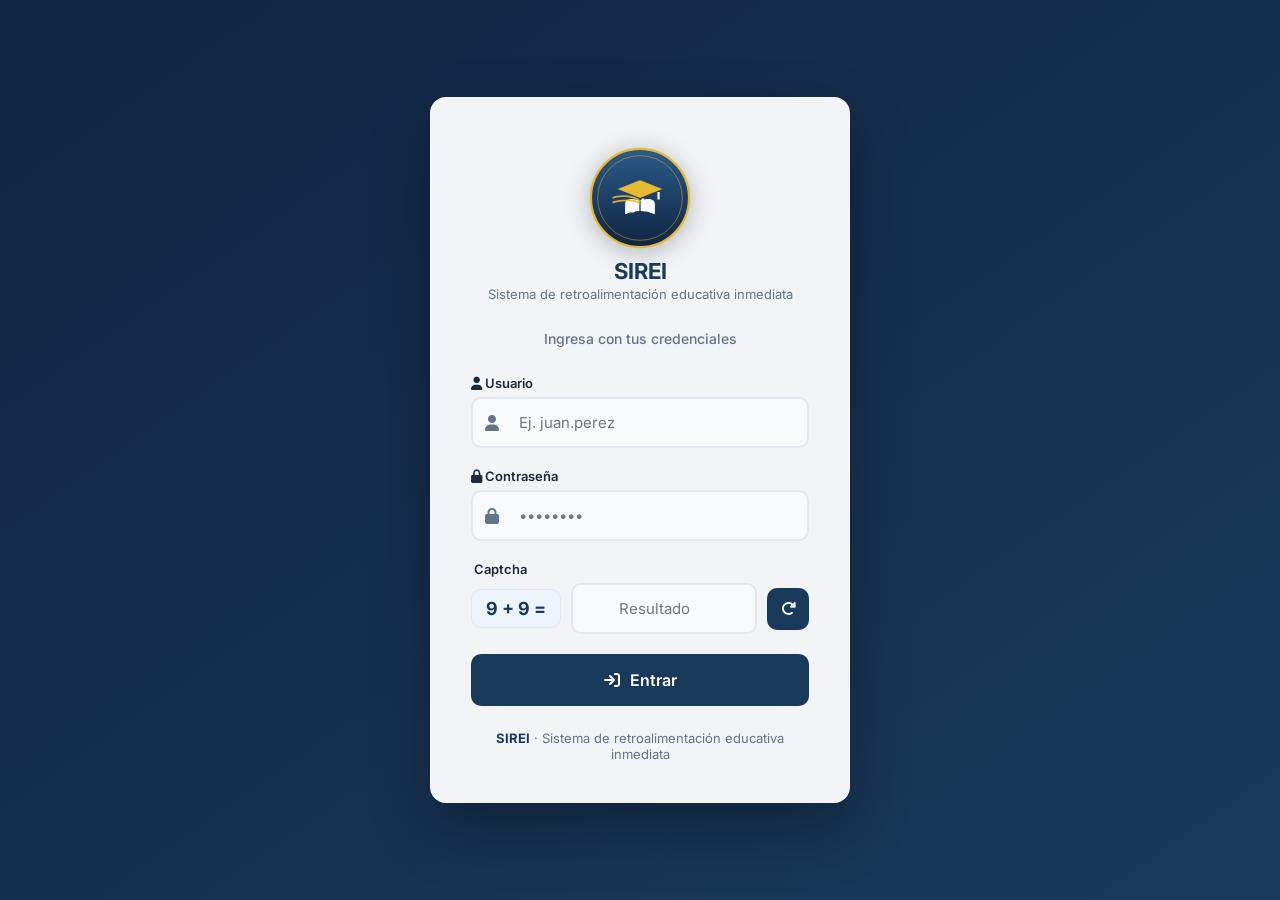
==== index.html @ 3667bbed "Add files via upload" ====
<!DOCTYPE html>
<html lang="es">
<head>
  <meta charset="UTF-8">
  <meta name="viewport" content="width=device-width, initial-scale=1.0">
  <title>SIREI · Login</title>
  <link rel="stylesheet" href="css/style.css">
  <link rel="manifest" href="manifest.json">
  <meta name="theme-color" content="#1a3a5c">
  <link rel="icon" type="image/png" href="icon-192.png">
  <link rel="apple-touch-icon" href="apple-touch-icon.png">
  <meta name="apple-mobile-web-app-capable" content="yes">
  <meta name="apple-mobile-web-app-status-bar-style" content="black-translucent">
  <!-- Google Fonts -->
  <link href="https://fonts.googleapis.com/css2?family=Inter:opsz,wght@14..32,400;14..32,500;14..32,600;14..32,700&display=swap" rel="stylesheet">
  <!-- Font Awesome -->
  <link rel="stylesheet" href="https://cdnjs.cloudflare.com/ajax/libs/font-awesome/6.0.0-beta3/css/all.min.css">
</head>
<body>
  <div id="loginPage" class="login-page">
    <div class="login-card">
      <div class="logo-wrap">
        <svg class="sirei-logo" viewBox="0 0 140 140" xmlns="http://www.w3.org/2000/svg" aria-hidden="true">
          <defs>
            <linearGradient id="sireiGrad" x1="0" y1="0" x2="0" y2="1">
              <stop offset="0" stop-color="#2a5a8a"/>
              <stop offset="1" stop-color="#0f2440"/>
            </linearGradient>
          </defs>
          <circle cx="70" cy="70" r="66" fill="url(#sireiGrad)"/>
          <circle cx="70" cy="70" r="66" fill="none" stroke="#e8b830" stroke-width="3"/>
          <circle cx="70" cy="70" r="57" fill="none" stroke="#e8b830" stroke-width="1.2" opacity="0.55"/>
          <path d="M40 58 L70 46 L100 58 L70 70 Z" fill="#e8b830"/>
          <path d="M95 62 L95 72" stroke="#f8fafc" stroke-width="3"/>
          <path d="M75 71 L62 84" stroke="#f8fafc" stroke-width="3"/>
          <circle cx="60" cy="86" r="3.5" fill="#f8fafc"/>
          <path d="M50 78 C50 70 62 70 70 74 C78 70 90 70 90 78 L90 92 C78 86 62 86 50 92 Z" fill="#ffffff"/>
          <path d="M70 74 L70 89" stroke="#0f2440" stroke-width="1.6"/>
          <path d="M33 70 C40 66 60 66 70 74" fill="none" stroke="#e8b830" stroke-width="2.4" opacity="0.9"/>
          <path d="M33 76 C46 72 66 72 70 78" fill="none" stroke="#e8b830" stroke-width="2.4" opacity="0.9"/>
        </svg>
        <img id="loginLogo" src="" alt="" style="display:none" />
        <h1>SIREI</h1>
        <span>Sistema de retroalimentación educativa inmediata</span>
      </div>

      <!-- Vista de acceso -->
      <div id="loginView">
        <div class="sub">Ingresa con tus credenciales</div>

        <div id="loginError" class="error-msg">
          <i class="fas fa-exclamation-circle"></i> <span id="errorText">Credenciales incorrectas</span>
        </div>

        <form id="loginForm">
          <div class="form-group">
            <label for="username"><i class="fas fa-user"></i> Usuario</label>
            <div class="input-wrap">
              <i class="fas fa-user"></i>
              <input type="text" id="username" placeholder="Ej. juan.perez" required />
            </div>
          </div>
          <div class="form-group">
            <label for="password"><i class="fas fa-lock"></i> Contraseña</label>
            <div class="input-wrap">
              <i class="fas fa-lock"></i>
              <input type="password" id="password" placeholder="••••••••" required />
            </div>
          </div>
          <div class="form-group">
            <label for="captcha"><i class="fas fa-shield-halved"></i> Captcha</label>
            <div class="captcha-row">
              <span class="captcha-operacion"><span id="captchaA">?</span> + <span id="captchaB">?</span> =</span>
              <div class="input-wrap captcha-input-wrap">
                <input type="text" id="captcha" inputmode="numeric" placeholder="Resultado" autocomplete="off" required />
              </div>
              <button type="button" class="captcha-refresh" id="captchaRefresh" title="Nuevo captcha">
                <i class="fas fa-rotate-right"></i>
              </button>
            </div>
          </div>
          <button type="submit" class="btn-primary" id="loginBtn">
            <i class="fas fa-arrow-right-to-bracket"></i>
            <span>Entrar</span>
          </button>
        </form>
      </div>

      <!-- Vista de cambio de contraseña (primer acceso) -->
      <div id="changePasswordView" style="display:none">
        <div class="sub">Bienvenido · Configura tu contraseña</div>
        <div class="notice-info">
          Por ser tu primer acceso, necesitas crear una contraseña nueva.
          Debe tener mínimo 8 caracteres, con al menos una mayúscula, una minúscula, un número y un carácter especial.
        </div>

        <div id="changePasswordError" class="error-msg">
          <i class="fas fa-exclamation-circle"></i> <span id="changePasswordErrorText">Error</span>
        </div>

        <form id="changePasswordForm">
          <div class="form-group">
            <label for="newPassword"><i class="fas fa-lock"></i> Nueva contraseña</label>
            <div class="input-wrap">
              <i class="fas fa-lock"></i>
              <input type="password" id="newPassword" placeholder="••••••••" required />
            </div>
          </div>
          <div class="form-group">
            <label for="confirmPassword"><i class="fas fa-lock"></i> Confirmar contraseña</label>
            <div class="input-wrap">
              <i class="fas fa-lock"></i>
              <input type="password" id="confirmPassword" placeholder="••••••••" required />
            </div>
          </div>
          <ul class="password-requirements" id="passwordRequirements">
            <li data-req="min">Mínimo 8 caracteres</li>
            <li data-req="upper">Al menos una mayúscula</li>
            <li data-req="lower">Al menos una minúscula</li>
            <li data-req="num">Al menos un número</li>
            <li data-req="special">Al menos un carácter especial (ej. !@#$%)</li>
            <li data-req="match">Las contraseñas coinciden</li>
          </ul>
          <button type="submit" class="btn-primary" id="changePasswordBtn">
            <i class="fas fa-key"></i>
            <span>Guardar y entrar</span>
          </button>
        </form>
      </div>

      <div class="login-footer"><strong>SIREI</strong> · Sistema de retroalimentación educativa inmediata</div>
    </div>
  </div>

  <!-- Modal de acceso bloqueado (archivo "Financiero") -->
  <div id="blockedModal" class="blocked-modal" role="dialog" aria-modal="true" aria-labelledby="blockedModalTitle" aria-describedby="blockedModalDesc">
    <div class="blocked-modal-card">
      <div class="blocked-modal-icon"><i class="fas fa-lock"></i></div>
      <h2 id="blockedModalTitle">Acceso restringido</h2>
      <p id="blockedModalDesc">
        Tu acceso al sistema está <strong>suspendido intencionalmente</strong> por el área
        administrativa / financiera de la institución.
      </p>
      <p class="blocked-modal-note">
        Esto <strong>no</strong> se debe a un error en tu usuario, contraseña o captcha.
        Si consideras que es una equivocación, acude directamente con la administración
        de tu escuela para resolverlo.
      </p>
      <button type="button" class="btn-primary" id="blockedModalClose">Entendido</button>
    </div>
  </div>

  <script src="js/auth.js"></script>
  <script>
    if ('serviceWorker' in navigator) {
      window.addEventListener('load', () => {
        navigator.serviceWorker.register('sw.js').catch(err => {
          console.warn('SW no registrado:', err);
        });
      });
    }
  </script>
</body>
</html>
---- css/style.css ----
/* ===== RESET & BASE ===== */
* {
  margin: 0;
  padding: 0;
  box-sizing: border-box;
}
:root {
  --primary: #1a3a5c;
  --primary-light: #2a5a8a;
  --primary-dark: #0f2440;
  --accent: #e8b830;
  --bg: #f0f4f8;
  --card: #ffffff;
  --text: #1e293b;
  --text-light: #64748b;
  --border: #e2e8f0;
  --shadow: 0 8px 30px rgba(0,0,0,0.08);
  --radius: 16px;
  --radius-sm: 10px;
  --sidebar-width: 250px;
  --header-height: 68px;
}
html {
  font-family: 'Inter', sans-serif;
  background: var(--bg);
  color: var(--text);
}
body {
  min-height: 100vh;
  display: flex;
  justify-content: center;
  align-items: center;
}

/* ===== LOGIN ===== */
.login-page {
  display: flex;
  justify-content: center;
  align-items: center;
  min-height: 100vh;
  width: 100%;
  padding: 20px;
  background: linear-gradient(145deg, var(--primary-dark), var(--primary));
}
.login-card {
  background: rgba(255,255,255,0.95);
  backdrop-filter: blur(12px);
  padding: 48px 40px 40px;
  border-radius: var(--radius);
  box-shadow: 0 25px 60px rgba(0,0,0,0.3);
  width: 100%;
  max-width: 420px;
  border: 1px solid rgba(255,255,255,0.2);
}
.login-card .logo-wrap {
  text-align: center;
  margin-bottom: 28px;
}
.login-card .logo-wrap img {
  max-height: 72px;
  margin: 0 auto 6px;
  object-fit: contain;
}
.login-card .logo-wrap h1 {
  font-size: 22px;
  font-weight: 700;
  color: var(--primary);
}
.login-card .logo-wrap h1 span { font-weight: 400; color: var(--text-light); }
.login-card .logo-wrap span { font-size: 13px; color: var(--text-light); display: block; margin-top: 2px; }
.login-card .logo-wrap .sirei-logo {
  display: block;
  width: 104px;
  height: 104px;
  margin: 0 auto 8px;
  filter: drop-shadow(0 4px 12px rgba(10,20,40,0.28));
}
.login-card .sub {
  text-align: center;
  font-size: 14px;
  color: var(--text-light);
  margin-bottom: 28px;
  font-weight: 500;
}
.form-group {
  margin-bottom: 20px;
}
.form-group label {
  display: block;
  font-size: 13px;
  font-weight: 600;
  color: var(--text);
  margin-bottom: 6px;
}
.form-group .input-wrap {
  position: relative;
}
.form-group .input-wrap i {
  position: absolute;
  left: 14px;
  top: 50%;
  transform: translateY(-50%);
  color: var(--text-light);
  font-size: 16px;
}
.form-group input {
  width: 100%;
  padding: 14px 16px 14px 46px;
  border: 2px solid var(--border);
  border-radius: var(--radius-sm);
  font-size: 15px;
  font-family: inherit;
  background: #f8fafc;
  transition: 0.3s;
}
.form-group input:focus {
  outline: none;
  border-color: var(--primary-light);
  background: #fff;
  box-shadow: 0 0 0 4px rgba(26,58,92,0.08);
}
.btn-primary {
  width: 100%;
  padding: 16px;
  border: none;
  border-radius: var(--radius-sm);
  background: var(--primary);
  color: #fff;
  font-size: 16px;
  font-weight: 600;
  font-family: inherit;
  cursor: pointer;
  transition: 0.3s;
  display: flex;
  align-items: center;
  justify-content: center;
  gap: 10px;
}
.btn-primary:hover {
  background: var(--primary-light);
  transform: translateY(-1px);
  box-shadow: 0 8px 25px rgba(26,58,92,0.25);
}
.btn-primary:disabled { opacity: 0.7; cursor: not-allowed; }
.error-msg {
  background: #fef2f2;
  color: #b91c1c;
  padding: 12px 16px;
  border-radius: var(--radius-sm);
  font-size: 14px;
  font-weight: 500;
  display: none;
  margin-bottom: 16px;
  border-left: 4px solid #b91c1c;
}
.error-msg.show { display: block; }
.login-footer {
  text-align: center;
  margin-top: 24px;
  font-size: 13px;
  color: var(--text-light);
}
.login-footer strong { color: var(--primary); }

/* ===== CAPTCHA ===== */
.captcha-row {
  display: flex;
  align-items: center;
  gap: 10px;
}
.captcha-operacion {
  background: #eef4fb;
  border: 1px solid var(--border);
  border-radius: var(--radius-sm);
  padding: 8px 14px;
  font-size: 18px;
  font-weight: 700;
  color: var(--primary);
  white-space: nowrap;
  font-family: inherit;
}
.captcha-input-wrap { flex: 1; }
.captcha-refresh {
  border: none;
  background: var(--primary);
  color: #fff;
  width: 42px;
  height: 42px;
  border-radius: var(--radius-sm);
  cursor: pointer;
  flex-shrink: 0;
  font-size: 15px;
  transition: 0.2s;
}
.captcha-refresh:hover { background: var(--primary-light); }

/* ===== CAMBIO DE CONTRASEÑA (primer acceso) ===== */
.notice-info {
  background: #eef4fb;
  border-left: 4px solid var(--primary);
  color: var(--text);
  padding: 12px 16px;
  border-radius: var(--radius-sm);
  font-size: 13.5px;
  font-weight: 500;
  margin-bottom: 16px;
  line-height: 1.5;
}
.password-requirements {
  list-style: none;
  margin: 0 0 18px;
  padding: 0;
  display: flex;
  flex-direction: column;
  gap: 6px;
}
.password-requirements li {
  font-size: 13px;
  color: var(--text-light);
  display: flex;
  align-items: center;
  gap: 8px;
}
.password-requirements li::before {
  content: '✕';
  color: #b91c1c;
  font-size: 12px;
  font-weight: 700;
  width: 14px;
  text-align: center;
  flex-shrink: 0;
}
.password-requirements li.cumple { color: var(--text); }
.password-requirements li.cumple::before {
  content: '✓';
  color: #16a34a;
}

/* ===== GANDHI DASHBOARD ===== */
.gandhi-page {
  display: flex;
  min-height: 100vh;
  width: 100%;
  background: var(--bg);
}

/* Sidebar */
.sidebar {
  width: var(--sidebar-width);
  background: var(--primary-dark);
  color: #fff;
  display: flex;
  flex-direction: column;
  position: fixed;
  top: 0;
  left: 0;
  bottom: 0;
  z-index: 100;
  transition: transform 0.3s;
  overflow-y: auto;
  box-shadow: 2px 0 20px rgba(0,0,0,0.15);
}
.sidebar-header {
  padding: 24px 20px 20px;
  border-bottom: 1px solid rgba(255,255,255,0.06);
  display: flex;
  align-items: center;
  gap: 12px;
}
/* ===== CAMBIO 1: Logo de la barra lateral más grande y nítido ===== */
.sidebar-header img {
  height: 56px;          /* antes 42px */
  width: auto;
  object-fit: contain;
  image-rendering: auto;
}
.sidebar-header h2 {
  font-size: 18px;
  font-weight: 700;
}
.sidebar-header h2 small { font-weight: 400; font-size: 11px; line-height: 1.35; opacity: 0.6; display: block; max-width: 158px; }
.sidebar-nav {
  flex: 1;
  padding: 16px 12px;
}
.sidebar-nav .nav-label {
  font-size: 11px;
  text-transform: uppercase;
  letter-spacing: 0.8px;
  opacity: 0.4;
  padding: 8px 12px 4px;
  font-weight: 600;
}
.sidebar-nav a {
  display: flex;
  align-items: center;
  gap: 14px;
  padding: 12px 16px;
  border-radius: var(--radius-sm);
  color: rgba(255,255,255,0.7);
  font-weight: 500;
  font-size: 14px;
  transition: 0.3s;
  cursor: pointer;
}
.sidebar-nav a i { width: 20px; text-align: center; font-size: 16px; }
.sidebar-nav a:hover { background: rgba(255,255,255,0.08); color: #fff; }
.sidebar-nav a.active {
  background: rgba(232,184,48,0.2);
  color: var(--accent);
  box-shadow: inset 3px 0 0 var(--accent);
}
.sidebar-footer {
  padding: 16px 20px 20px;
  border-top: 1px solid rgba(255,255,255,0.06);
}
.sidebar-footer .user-mini {
  display: flex;
  align-items: center;
  gap: 12px;
  padding: 10px 12px;
  border-radius: var(--radius-sm);
  background: rgba(255,255,255,0.06);
}
.sidebar-footer .user-mini img {
  width: 38px;
  height: 38px;
  border-radius: 50%;
  object-fit: cover;
  border: 2px solid rgba(255,255,255,0.15);
}
.sidebar-footer .user-mini .info {
  flex: 1;
  min-width: 0;
}
.sidebar-footer .user-mini .info .name {
  font-weight: 600;
  font-size: 14px;
  white-space: nowrap;
  overflow: hidden;
  text-overflow: ellipsis;
}
.sidebar-footer .user-mini .info .role {
  font-size: 12px;
  opacity: 0.6;
}
.logout-btn {
  display: flex;
  align-items: center;
  justify-content: center;
  gap: 8px;
  width: 100%;
  margin-top: 12px;
  padding: 10px;
  border: none;
  border-radius: var(--radius-sm);
  background: rgba(255,255,255,0.06);
  color: rgba(255,255,255,0.7);
  font-family: inherit;
  font-size: 13px;
  font-weight: 500;
  cursor: pointer;
  transition: 0.3s;
}
.logout-btn:hover { background: rgba(255,0,0,0.15); color: #f87171; }

/* Main content */
.main-content {
  flex: 1;
  margin-left: var(--sidebar-width);
  min-height: 100vh;
  display: flex;
  flex-direction: column;
}
.topbar {
  height: var(--header-height);
  background: var(--card);
  border-bottom: 1px solid var(--border);
  padding: 0 32px;
  display: flex;
  align-items: center;
  justify-content: space-between;
  position: sticky;
  top: 0;
  z-index: 50;
  box-shadow: 0 1px 4px rgba(0,0,0,0.02);
}
.topbar .left {
  display: flex;
  align-items: center;
  gap: 16px;
}
.topbar .left .menu-toggle {
  display: none;
  background: none;
  border: none;
  font-size: 22px;
  color: var(--text);
  cursor: pointer;
}
.topbar .left h3 {
  font-size: 18px;
  font-weight: 600;
  color: var(--primary);
}
.topbar .user-badge {
  display: flex;
  align-items: center;
  gap: 12px;
}
.topbar .user-badge .avatar {
  width: 38px;
  height: 38px;
  border-radius: 50%;
  object-fit: cover;
  border: 2px solid var(--border);
}
.topbar .user-badge .info { text-align: right; }
.topbar .user-badge .info .name { font-weight: 600; font-size: 14px; }
.topbar .user-badge .info .role { font-size: 12px; color: var(--text-light); }

.content-area {
  flex: 1;
  padding: 32px;
  max-width: 1200px;
  margin: 0 auto;
  width: 100%;
}
.panel { display: none; animation: fadeUp 0.4s ease; }
.panel.active { display: block; }
@keyframes fadeUp {
  0% { opacity: 0; transform: translateY(16px); }
  100% { opacity: 1; transform: translateY(0); }
}

/* Inicio grid */
.inicio-grid {
  display: grid;
  grid-template-columns: 1fr 1fr;
  gap: 28px;
}
.inicio-grid .card {
  background: var(--card);
  border-radius: var(--radius);
  box-shadow: var(--shadow);
  padding: 28px 32px;
  border: 1px solid var(--border);
}
.inicio-grid .card-full { grid-column: 1 / -1; }
.inicio-grid .card .card-title {
  font-size: 13px;
  text-transform: uppercase;
  letter-spacing: 0.5px;
  color: var(--text-light);
  font-weight: 600;
  margin-bottom: 16px;
  display: flex;
  align-items: center;
  gap: 8px;
}

/* ===== CAMBIO 2: Logo institucional con texto debajo ===== */
.logo-display {
  display: flex;
  flex-direction: column;
  align-items: center;
  justify-content: center;
  min-height: 100px;
}
.logo-display img {
  max-height: 120px;
  max-width: 100%;
  object-fit: contain;
  margin-bottom: 12px;
}
.logo-text {
  text-align: center;
}
.logo-text h2 {
  font-size: 22px;
  font-weight: 700;
  color: var(--primary);
  margin: 0;
}
.logo-text p {
  font-size: 14px;
  color: var(--text-light);
  margin: 4px 0 0;
}

/* ===== CAMBIO 3: Perfil del alumno (vertical y foto más grande) ===== */
.student-profile {
  display: flex;
  flex-direction: column;
  align-items: center;
  text-align: center;
  gap: 16px;
}
.student-profile .photo {
  width: 180px;          /* antes 100px */
  height: 180px;
  border-radius: 50%;
  object-fit: cover;
  border: 4px solid var(--border);
  flex-shrink: 0;
  background: var(--bg);
}
.student-profile .details h2 {
  font-size: 24px;
  font-weight: 700;
  color: var(--primary);
  margin-top: 8px;
}
.student-profile .details .semestre {
  font-size: 16px;
  color: var(--text-light);
  font-weight: 500;
  margin-top: 4px;
}
.student-profile .details .semestre strong {
  color: var(--primary);
}
/* ===== CAMBIO 4: Estilo para el campo "Periodo" ===== */
.periodo {
  font-size: 16px;
  color: var(--text-light);
  font-weight: 500;
  margin-top: 2px;
}
.periodo strong {
  color: var(--primary);
}

/* ---- QR ---- */
.qr-wrap {
  display: flex;
  flex-direction: column;
  align-items: center;
  gap: 12px;
  padding: 8px 0;
}
.qr-wrap #qrcode {
  background: #fff;
  padding: 12px;
  border-radius: var(--radius-sm);
  border: 2px solid var(--border);
}
.qr-wrap .qr-label { font-size: 13px; color: var(--text-light); }

.placeholder-panel {
  display: flex;
  flex-direction: column;
  align-items: center;
  justify-content: center;
  padding: 60px 20px;
  text-align: center;
  color: var(--text-light);
}
.placeholder-panel i { font-size: 56px; margin-bottom: 20px; opacity: 0.3; }
.placeholder-panel h3 { font-size: 20px; font-weight: 600; color: var(--text); margin-bottom: 6px; }
.placeholder-panel p { font-size: 14px; max-width: 340px; }

/* ---- Asistencias ---- */
.asistencia-wrap { display: flex; flex-direction: column; gap: 20px; }
.asistencia-tabs {
  display: flex;
  gap: 6px;
  background: var(--card);
  border: 1px solid var(--border);
  border-radius: var(--radius);
  padding: 6px;
  box-shadow: var(--shadow);
}
.asistencia-tab {
  flex: 1;
  display: flex;
  align-items: center;
  justify-content: center;
  gap: 8px;
  padding: 11px 12px;
  border: none;
  border-radius: var(--radius-sm);
  background: transparent;
  color: var(--text-light);
  font-weight: 600;
  font-size: 13px;
  font-family: inherit;
  cursor: pointer;
  transition: all 0.2s ease;
}
.asistencia-tab:hover { background: rgba(26,58,92,0.06); }
.asistencia-tab.active {
  background: var(--primary);
  color: #fff;
  box-shadow: 0 2px 8px rgba(26,58,92,0.3);
}
.asistencia-tab i { font-size: 15px; }
.asistencia-section {
  background: var(--card);
  border: 1px solid var(--border);
  border-radius: var(--radius);
  box-shadow: var(--shadow);
  overflow: hidden;
}
.asistencia-section-head {
  display: flex;
  align-items: center;
  gap: 14px;
  padding: 18px 22px;
  background: var(--primary);
  background: linear-gradient(135deg, var(--primary), var(--primary-light));
  color: #fff;
}
.asistencia-section-head > i {
  font-size: 20px;
  background: rgba(255,255,255,0.15);
  width: 46px; height: 46px;
  display: flex; align-items: center; justify-content: center;
  border-radius: 12px;
  flex-shrink: 0;
}
.asistencia-section-head-text { flex: 1; min-width: 0; }
.asistencia-section-head h3 { font-size: 18px; font-weight: 700; }
.asistencia-section-head p { font-size: 13px; opacity: 0.85; margin-top: 2px; }
.asistencia-section-body {
  padding: 20px;
  display: flex;
  flex-direction: column;
  gap: 16px;
}

/* Asignatura chips */
.asignatura-chips {
  display: flex;
  flex-wrap: wrap;
  gap: 8px;
}
.asignatura-chip {
  display: inline-flex;
  align-items: center;
  padding: 8px 14px;
  border: 1px solid var(--border);
  border-radius: 999px;
  background: var(--card);
  color: var(--text);
  font-weight: 600;
  font-size: 13px;
  font-family: inherit;
  cursor: pointer;
  transition: all 0.2s ease;
}
.asignatura-chip:hover { border-color: var(--primary); color: var(--primary); }
.asignatura-chip.active {
  background: var(--primary);
  border-color: var(--primary);
  color: #fff;
  box-shadow: 0 2px 8px rgba(26,58,92,0.3);
}
.asistencia-clases-list { display: flex; flex-direction: column; gap: 16px; }

/* Asignaciones a clases */
.chip.asg-asistio     { background: rgba(34,197,94,0.12);   color: #16a34a; }
.chip.asg-inasistio   { background: rgba(250,204,21,0.22);  color: #a16207; }
.chip.asg-no-entro    { background: rgba(239,68,68,0.12);   color: #dc2626; }
.chip.asg-retardo     { background: rgba(250,204,21,0.22);  color: #a16207; }
.chip.asg-escapo      { background: rgba(239,68,68,0.12);   color: #dc2626; }
.chip.asg-justifico   { background: rgba(250,204,21,0.22);  color: #a16207; }
.chip.asg-desconocido { background: rgba(148,163,184,0.15); color: var(--text-light); }

.clase-row {
  display: flex;
  align-items: center;
  gap: 14px;
  padding: 10px 12px;
  background: var(--card);
  border: 1px solid var(--border);
  border-radius: var(--radius-sm);
  box-shadow: 0 2px 6px rgba(0,0,0,0.04);
}
.clase-row .date-badge { min-width: 54px; height: 54px; font-size: 14px; }
.clase-row .date-badge .day { font-size: 20px; }
.clase-row .chip { margin-left: auto; }

.asistencia-stats {
  display: grid;
  grid-template-columns: repeat(3, 1fr);
  gap: 14px;
}
.stat-card {
  background: var(--card);
  border: 1px solid var(--border);
  border-radius: var(--radius-sm);
  padding: 16px;
  display: flex;
  align-items: center;
  gap: 14px;
  box-shadow: 0 2px 8px rgba(0,0,0,0.04);
}
.stat-card i {
  width: 44px; height: 44px;
  display: flex; align-items: center; justify-content: center;
  border-radius: 12px;
  font-size: 18px;
  background: rgba(26,58,92,0.08);
  color: var(--primary);
}
.stat-card .stat-num { font-size: 26px; font-weight: 700; color: var(--primary); line-height: 1.1; }
.stat-card .stat-label { font-size: 12px; color: var(--text-light); font-weight: 500; }

/* Lista de días */
.asistencia-list { display: flex; flex-direction: column; gap: 16px; }
.asistencia-date-card {
  background: var(--card);
  border: 1px solid var(--border);
  border-radius: var(--radius);
  box-shadow: var(--shadow);
  overflow: hidden;
}
.asistencia-date-head {
  display: flex;
  align-items: center;
  gap: 16px;
  padding: 16px 20px;
  border-bottom: 1px solid var(--border);
  background: #fbfcfe;
}
.date-badge {
  min-width: 58px;
  height: 58px;
  border-radius: 12px;
  background: var(--primary);
  color: #fff;
  display: flex;
  flex-direction: column;
  align-items: center;
  justify-content: center;
  line-height: 1;
  box-shadow: 0 3px 10px rgba(26,58,92,0.25);
}
.date-badge .day { font-size: 22px; font-weight: 700; }
.date-badge .month { font-size: 11px; text-transform: uppercase; opacity: 0.85; letter-spacing: 0.5px; }
.date-info { flex: 1; min-width: 0; }
.date-info .date-full { font-weight: 600; font-size: 15px; color: var(--text); }
.date-info .date-sub { font-size: 12px; color: var(--text-light); margin-top: 2px; }

.asistencia-rows { padding: 8px 16px; }
.asistencia-row {
  display: flex;
  align-items: center;
  gap: 14px;
  padding: 14px 4px;
  border-bottom: 1px solid var(--border);
}
.asistencia-row:last-child { border-bottom: none; }
.asistencia-row .row-time {
  font-size: 17px;
  font-weight: 700;
  color: var(--primary);
  min-width: 64px;
}
.asistencia-row .row-icon {
  width: 38px; height: 38px;
  border-radius: 50%;
  display: flex; align-items: center; justify-content: center;
  font-size: 14px;
  flex-shrink: 0;
}
.row-icon.entrada { background: rgba(34,197,94,0.12); color: #16a34a; }
.row-icon.salida { background: rgba(232,184,48,0.15); color: #b45309; }
.asistencia-row .row-type { font-weight: 600; font-size: 14px; }
.asistencia-row .row-type small { display: block; font-weight: 500; color: var(--text-light); font-size: 12px; }
.chip {
  font-size: 12px;
  font-weight: 600;
  padding: 5px 10px;
  border-radius: 999px;
  white-space: nowrap;
}
.chip.a-tiempo { background: rgba(34,197,94,0.12); color: #16a34a; }
.chip.retardo { background: rgba(239,68,68,0.12); color: #dc2626; }
.chip.observacion {
  background: rgba(99,102,241,0.1);
  color: #4f46e5;
  display: inline-flex;
  align-items: center;
  gap: 6px;
  margin-left: auto;
  overflow: hidden;
  text-overflow: ellipsis;
  white-space: nowrap;
  max-width: 40%;
}
.solo {
  margin-left: auto;
  padding: 6px 14px;
  border-radius: 999px;
  font-size: 13px;
  font-weight: 600;
}
.solo.sin-registro {
  background: rgba(148,163,184,0.15);
  color: var(--text-light);
}
.solo.sin-registro i { margin-right: 6px; }

/* Estados */
.asistencia-loading, .asistencia-empty {
  display: flex;
  flex-direction: column;
  align-items: center;
  justify-content: center;
  padding: 60px 20px;
  text-align: center;
  color: var(--text-light);
}
.asistencia-loading p { margin-top: 16px; font-size: 14px; }
.spinner-lg {
  width: 42px; height: 42px;
  border: 4px solid var(--border);
  border-top-color: var(--primary);
  border-radius: 50%;
  animation: spin 0.7s linear infinite;
}
@keyframes spin { to { transform: rotate(360deg); } }
.asistencia-empty i { font-size: 52px; opacity: 0.3; margin-bottom: 18px; }
.asistencia-empty h3 { font-size: 18px; font-weight: 600; color: var(--text); margin-bottom: 6px; }
.asistencia-empty p { font-size: 14px; max-width: 340px; }
.asistencia-error {
  background: #fef2f2;
  color: #b91c1c;
  padding: 22px;
  border-radius: var(--radius-sm);
  text-align: center;
  border: 1px solid #fecaca;
}
.asistencia-error i { font-size: 30px; margin-bottom: 10px; display: block; }
.asistencia-error p { font-size: 14px; font-weight: 500; }

/* ---- Actitudinal ---- */
.actitudinal-wrap { display: flex; flex-direction: column; gap: 20px; }
.actitudinal-tabs {
  display: flex;
  gap: 6px;
  background: var(--card);
  border: 1px solid var(--border);
  border-radius: var(--radius);
  padding: 6px;
  box-shadow: var(--shadow);
}
.actitudinal-tab {
  flex: 1;
  display: flex;
  align-items: center;
  justify-content: center;
  gap: 8px;
  padding: 11px 12px;
  border: none;
  border-radius: var(--radius-sm);
  background: transparent;
  color: var(--text-light);
  font-weight: 600;
  font-size: 13px;
  font-family: inherit;
  cursor: pointer;
  transition: all 0.2s ease;
}
.actitudinal-tab:hover { background: rgba(26,58,92,0.06); }
.actitudinal-tab.active {
  background: var(--primary);
  color: #fff;
  box-shadow: 0 2px 8px rgba(26,58,92,0.3);
}
.actitudinal-tab i { font-size: 15px; }
.actitudinal-section {
  background: var(--card);
  border: 1px solid var(--border);
  border-radius: var(--radius);
  box-shadow: var(--shadow);
  overflow: hidden;
}

/* Registros actitudinales */
.actitudinal-registros-list { display: flex; flex-direction: column; gap: 10px; }
.actividad-registro {
  padding: 12px 14px;
  background: var(--card);
  border: 1px solid var(--border);
  border-radius: var(--radius-sm);
  box-shadow: 0 2px 6px rgba(0,0,0,0.04);
}
.actividad-registro .chip { display: inline-block; font-size: 13px; padding: 7px 12px; }
.chip.act-positiva {
  background: rgba(34,197,94,0.14);
  color: #15803d;
}
.chip.act-negativa {
  background: rgba(239,68,68,0.12);
  color: #dc2626;
}

/* Insignias */
.insignias-grid {
  display: grid;
  grid-template-columns: repeat(auto-fill, minmax(200px, 1fr));
  gap: 18px;
}
.insignia-card {
  background: var(--card);
  border: 1px solid var(--border);
  border-radius: var(--radius);
  padding: 20px 16px 18px;
  display: flex;
  flex-direction: column;
  align-items: center;
  text-align: center;
  gap: 10px;
  box-shadow: 0 2px 10px rgba(0,0,0,0.05);
  transition: transform 0.2s ease, box-shadow 0.2s ease;
}
.insignia-card:hover { transform: translateY(-3px); box-shadow: 0 6px 18px rgba(0,0,0,0.1); }
.insignia-card.conseguida { border-color: rgba(232,184,48,0.6); }
.insignia-img {
  width: 92px;
  height: 92px;
  display: flex;
  align-items: center;
  justify-content: center;
  border-radius: 50%;
  overflow: hidden;
  background: #f1f5f9;
  border: 2px solid var(--border);
}
.insignia-img img {
  width: 100%;
  height: 100%;
  object-fit: contain;
  display: block;
}
.insignia-img.locked img {
  filter: grayscale(1) blur(2.5px);
  opacity: 0.55;
}
.insignia-img.locked {
  background: #e2e8f0;
  border-color: #cbd5e1;
}
.insignia-img i.fa-medal {
  font-size: 40px;
  color: var(--text-light);
  opacity: 0.4;
}
.insignia-card.conseguida .insignia-img { border-color: var(--accent); }
.insignia-name {
  font-weight: 700;
  font-size: 15px;
  color: var(--text);
  line-height: 1.3;
}
.insignia-card.conseguida .insignia-name { color: var(--primary); }
.insignia-count {
  font-size: 12px;
  color: var(--text-light);
  font-weight: 500;
}

/* Barra loading */
.progress-bar {
  width: 100%;
  height: 10px;
  border-radius: 999px;
  background: var(--border);
  overflow: hidden;
}
.progress-fill {
  height: 100%;
  border-radius: 999px;
  background: linear-gradient(90deg, var(--primary-light), var(--accent));
  transition: width 0.4s ease;
}
.progress-fill.fill-negativa {
  background: linear-gradient(90deg, #dc2626, #f87171);
}

/* Retroalimentación de negativas */
.negativas-block {
  padding: 18px 20px;
  background: #fef2f2;
  border: 1px solid #fecaca;
  border-radius: var(--radius);
}
.negativas-head {
  display: flex;
  align-items: center;
  gap: 12px;
  margin-bottom: 14px;
}
.negativas-head > i {
  font-size: 18px;
  width: 42px; height: 42px;
  display: flex; align-items: center; justify-content: center;
  border-radius: 12px;
  background: rgba(239,68,68,0.12);
  color: #dc2626;
  flex-shrink: 0;
}
.negativas-head h4 { font-size: 15px; font-weight: 700; color: #b91c1c; }
.negativas-head p { font-size: 12px; color: var(--text-light); margin-top: 2px; }
.negativas-list { display: flex; flex-direction: column; gap: 12px; }
.negativa-row {
  display: flex;
  flex-wrap: wrap;
  align-items: center;
  gap: 10px;
  background: #fff;
  border: 1px solid #fecaca;
  border-radius: var(--radius-sm);
  padding: 10px 14px;
}
.negativa-name { font-weight: 600; font-size: 13px; flex: 1; min-width: 140px; }
.negativa-count { font-size: 12px; font-weight: 600; color: var(--text-light); }
.negativa-row .progress-bar { flex-basis: 100%; }

/* ---- Académico ---- */
.academico-registros-list { display: flex; flex-direction: column; gap: 10px; }
.academico-registro {
  display: flex;
  align-items: center;
  justify-content: space-between;
  gap: 14px;
  padding: 12px 14px;
  background: var(--card);
  border: 1px solid var(--border);
  border-radius: var(--radius-sm);
  box-shadow: 0 2px 6px rgba(0,0,0,0.04);
}
.academico-evidencia {
  font-weight: 600;
  font-size: 14px;
  flex: 1;
  min-width: 0;
  display: flex;
  flex-direction: column;
  align-items: flex-start;
  gap: 4px;
}
.academico-evidencia-titulo { font-weight: 600; font-size: 14px; }
.evidencia-enlace {
  display: inline-flex;
  align-items: center;
  gap: 6px;
  font-size: 11.5px;
  font-weight: 600;
  color: var(--primary);
  background: #eef4fb;
  border: 1px solid var(--border);
  border-radius: 8px;
  padding: 3px 10px;
  text-decoration: none;
  transition: 0.2s;
}
.evidencia-enlace:hover {
  background: var(--primary);
  color: #fff;
}
.academico-registro .chip {
  font-size: 13px;
  padding: 7px 14px;
  flex-shrink: 0;
}
.chip.acad-rojo     { background: rgba(239,68,68,0.12);   color: #dc2626; }
.chip.acad-verde    { background: rgba(34,197,94,0.14);   color: #15803d; }
.chip.acad-amarillo { background: rgba(250,204,21,0.25);  color: #a16207; }
.chip.acad-naranja  { background: rgba(249,115,22,0.15);  color: #c2410c; }
.acad-neutro   { background: rgba(148,163,184,0.15); color: var(--text-light); }

/* ---- Resultados ---- */
.resultados-wrap { display: flex; flex-direction: column; gap: 16px; }
.resultados-table-wrap { overflow-x: auto; }
.resultados-table {
  width: 100%;
  min-width: 680px;
  border-collapse: collapse;
  background: var(--card);
  border: 1px solid var(--border);
  border-radius: var(--radius);
  box-shadow: var(--shadow);
  overflow: hidden;
}
.resultados-table thead th {
  background: var(--primary);
  color: #fff;
  font-weight: 600;
  font-size: 13px;
  text-align: left;
  padding: 14px 16px;
  white-space: nowrap;
  position: sticky;
  top: 0;
}
.resultados-table tbody td {
  padding: 12px 16px;
  font-size: 14px;
  color: var(--text);
  border-bottom: 1px solid var(--border);
}
.resultados-table tbody tr:last-child td { border-bottom: none; }
.resultados-table tbody tr:nth-child(even) { background: #f8fafc; }
.resultados-table td.resultado-asignatura { font-weight: 600; }
.resultados-table td.missing { color: var(--text-light); }
.resultados-table td.cal-rojo     { background: rgba(239,68,68,0.14);  color: #b91c1c; font-weight: 600; }
.resultados-table td.cal-amarillo { background: rgba(250,204,21,0.25); color: #a16207; font-weight: 600; }
.resultados-table td.cal-verde    { background: rgba(34,197,94,0.14);  color: #15803d; font-weight: 600; }
.resultados-table td .chip.cal-rojo     { background: rgba(239,68,68,0.14);  color: #b91c1c; }
.resultados-table td .chip.cal-amarillo { background: rgba(250,204,21,0.25); color: #a16207; }
.resultados-table td .chip.cal-verde    { background: rgba(34,197,94,0.14);  color: #15803d; }
.resultados-table td .chip.estatus-neutro { background: rgba(148,163,184,0.15); color: var(--text-light); }

/* Responsive */
@media (max-width: 1024px) {
  .inicio-grid { grid-template-columns: 1fr; }
  .inicio-grid .card-full { grid-column: 1; }
  .asistencia-stats { grid-template-columns: repeat(3, 1fr); }
}
@media (max-width: 768px) {
  .sidebar {
    transform: translateX(-100%);
    width: 280px;
  }
  .sidebar.open { transform: translateX(0); }
  .sidebar-overlay {
    display: none;
    position: fixed;
    inset: 0;
    background: rgba(0,0,0,0.4);
    z-index: 99;
    backdrop-filter: blur(4px);
  }
  .sidebar-overlay.show { display: block; }
  .main-content { margin-left: 0; }
  .topbar .left .menu-toggle { display: block; }
  .topbar { padding: 0 16px; }
  .content-area { padding: 20px 16px; }
  /* Ajuste de la foto en móvil */
  .student-profile .photo { width: 140px; height: 140px; }
  .asistencia-stats { grid-template-columns: 1fr; }
  .asistencia-row { flex-wrap: wrap; }
  .asistencia-row .row-time { min-width: 54px; }
  .chip.observacion { margin-left: 0; max-width: 100%; }
  .insignia-img { width: 78px; height: 78px; }
}
@media (max-width: 480px) {
  .login-card { padding: 24px 16px; }
  .student-profile .photo { width: 120px; height: 120px; }
  .asistencia-section-head { padding: 16px 18px; }
  .chip.observacion { margin-left: 0; }
  .actitudinal-tab { font-size: 12px; padding: 10px 8px; }
  .insignias-grid { grid-template-columns: repeat(2, 1fr); gap: 12px; }
  .insignia-card { padding: 14px 10px 14px; }
  .insignia-img { width: 64px; height: 64px; }
  .negativa-name { min-width: 0; flex-basis: 100%; }
  .academico-registro { flex-wrap: wrap; }
  .academico-evidencia { flex-basis: 100%; }
  .resultados-table thead th { padding: 12px 12px; font-size: 12px; }
  .resultados-table tbody td { padding: 10px 12px; font-size: 13px; }
}

/* ===== MODAL DE ACCESO BLOQUEADO ===== */
.blocked-modal {
  position: fixed;
  inset: 0;
  z-index: 1000;
  display: none;
  align-items: center;
  justify-content: center;
  padding: 20px;
  background: rgba(9, 18, 33, 0.72);
  backdrop-filter: blur(6px);
}
.blocked-modal.show { display: flex; }
.blocked-modal-card {
  background: var(--card);
  width: 100%;
  max-width: 460px;
  border-radius: 20px;
  padding: 40px 36px 28px;
  text-align: center;
  box-shadow: 0 30px 70px rgba(0,0,0,0.45);
  border: 1px solid rgba(255,255,255,0.3);
  animation: fadeUp 0.35s ease;
}
.blocked-modal-icon {
  width: 78px;
  height: 78px;
  margin: 0 auto 18px;
  border-radius: 50%;
  background: #fef2f2;
  color: #b91c1c;
  display: flex;
  align-items: center;
  justify-content: center;
  font-size: 34px;
  border: 2px solid #fecaca;
}
.blocked-modal-card h2 {
  font-size: 24px;
  font-weight: 700;
  color: var(--primary);
  margin-bottom: 12px;
}
.blocked-modal-card p {
  font-size: 16px;
  line-height: 1.6;
  color: var(--text);
  margin-bottom: 12px;
}
.blocked-modal-card p.blocked-modal-note {
  background: #fef2f2;
  border-left: 4px solid #b91c1c;
  border-radius: 12px;
  padding: 14px 16px;
  font-size: 14.5px;
  text-align: left;
  color: #7f1d1d;
}
.blocked-modal-card .btn-primary { margin-top: 10px; }

/* ===== PANEL DE CONFIGURACIÓN ===== */
.config-wrap { display: flex; flex-direction: column; gap: 16px; }
.config-wrap .asistencia-section { box-shadow: var(--shadow); }
.config-warning {
  display: flex;
  gap: 12px;
  align-items: flex-start;
  background: #fff7e6;
  border-left: 4px solid #d97706;
  color: #78350f;
}
.config-warning > i { font-size: 18px; margin-top: 2px; color: #d97706; }
.config-warning strong { display: block; margin-bottom: 4px; }
.field-hint {
  display: block;
  margin-top: 6px;
  font-size: 12px;
  color: var(--text-light);
}
.config-save-msg {
  display: none;
  padding: 12px 16px;
  border-radius: var(--radius-sm);
  font-size: 14px;
  font-weight: 500;
  margin-bottom: 16px;
}
.config-save-msg.ok { display: block; background: #f0fdf4; color: #166534; border-left: 4px solid #16a34a; }
.config-save-msg.error { display: block; background: #fef2f2; color: #b91c1c; border-left: 4px solid #b91c1c; }
.config-actions {
  display: flex;
  flex-wrap: wrap;
  gap: 12px;
  align-items: center;
}
.config-actions .btn-primary { flex: 1; min-width: 220px; }
.btn-secondary {
  display: inline-flex;
  align-items: center;
  justify-content: center;
  gap: 8px;
  padding: 12px 20px;
  border: 2px solid var(--border);
  border-radius: var(--radius-sm);
  background: var(--card);
  color: var(--text-light);
  font-family: inherit;
  font-size: 14px;
  font-weight: 600;
  cursor: pointer;
  transition: 0.3s;
}
.btn-secondary:hover { border-color: var(--text-light); color: var(--text); }
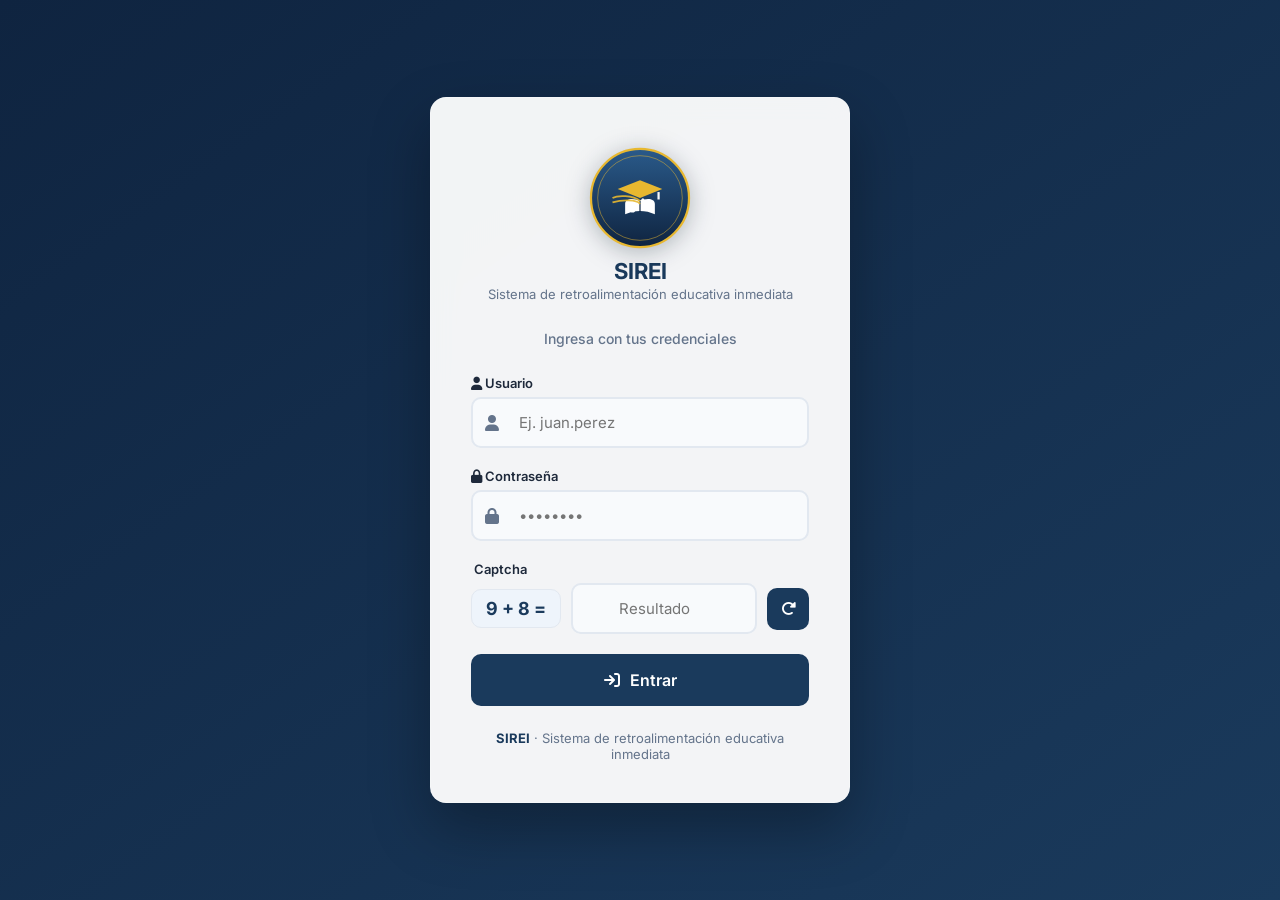
==== commit 4e5a7c99: "Update index.html" ====
--- a/index.html
+++ b/index.html
@@ -138,8 +138,7 @@
       <div class="blocked-modal-icon"><i class="fas fa-lock"></i></div>
       <h2 id="blockedModalTitle">Acceso restringido</h2>
       <p id="blockedModalDesc">
-        Tu acceso al sistema está <strong>suspendido intencionalmente</strong> por el área
-        administrativa / financiera de la institución.
+        😨
       </p>
       <p class="blocked-modal-note">
         Esto <strong>no</strong> se debe a un error en tu usuario, contraseña o captcha.
